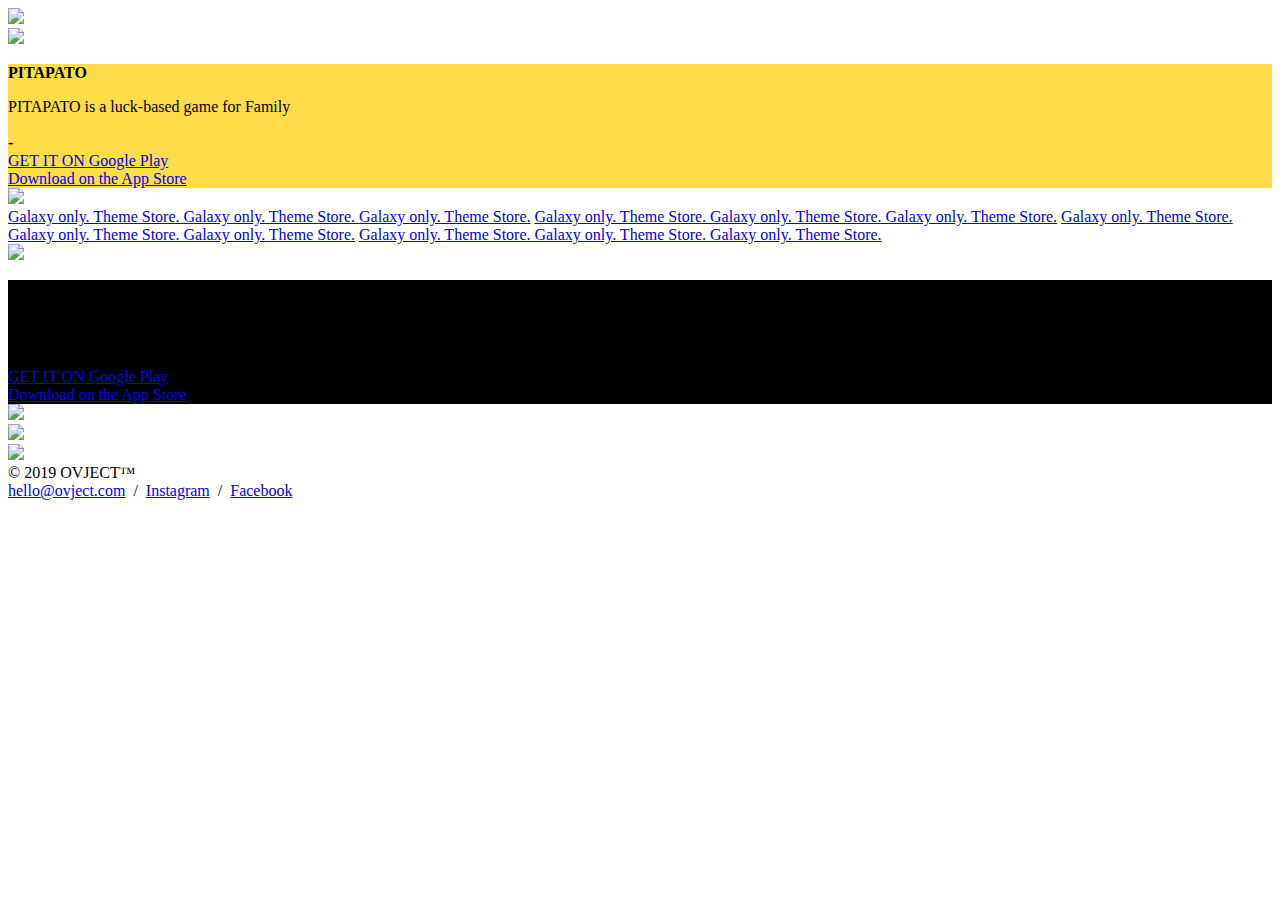
==== index.html @ 596b910c "Add files via upload" ====
<!DOCTYPE html>
<html lang="en">
<head>
    <title>OVJECT™</title>
    <meta http-equiv="Content-Type" content="text/html">
    <meta charset="utf-8">
    <meta name="viewport" content="width=device-width, maximum-scale=1.0, user-scalable=no">
	<meta name="title" content="OVJECT™">
    <meta name="description" content="We do what we want to do and find something interesting.">
    <meta name="author" content="Junyoung Lee">
	<meta name="keywords" content="오브젝트, 오브젝트스튜디오, 오브젝트 디자인">
    <meta name="theme-color" content="#000">
    <meta name="msapplication-navbutton-color" content="#000">
    <meta name="apple-mobile-web-app-capable" content="yes">
    <meta name="mobile-web-app-capable" content="yes">
    <meta name="apple-mobile-web-app-status-bar-style" content="black">
    <meta property="og:url" content="http://ovject.com" />
    <meta property="og:type" content="website" />
    <meta property="og:title" content="Indie Studio OVJECT™" />
    <meta property="og:description" content="We do what we want to do and find something interesting." />
    <meta property="og:image" content="http://ovject.com/img/ogLOGO.png">
    <meta property="og:image:width" content="800">
    <meta property="og:image:height" content="400">
    <meta property="og:image:type" content="image/png">
    <link rel="apple-touch-icon" href="img/icon180.png">
    <link rel="icon" href="img/icon180.png">
    <link href="files/screen.css" rel="stylesheet">
    <link href="https://fonts.googleapis.com/css?family=Roboto:400,700" rel="stylesheet">
    <script src="files/jquery-3.1.1.min.js"></script>
    <script src="files/jquery.easing.min.js"></script>
    <script src="files/isotope.pkgd.min.js"></script>
    <script src="files/packery-mode.pkgd.min.js"></script>
    <script src="files/slick.min.js"></script>
    <script src="files/jquery.plate.js"></script>
    <script src="files/jquery.flip.min.js"></script>
</head>
<body>
<div id="Container">
    <div class="Cell no-select"><img class="Thumb" src="img/LOGO.png"></div>
    <div class="Cell Hover">
        <div class="Flip">
            <div class="front">
            <img class="Thumb no-select" src="images/03_thumb.gif">
            </div>
            <div class="back" style="background-color:#ffdc49">
                <div class="Center Appstore Black">
                    <p class="Title"><b>PITAPATO</b></p>
                    <span class="Sub">PITAPATO is a luck-based game for Family</span><br><br><b>-</b><br>
                    <a href="https://play.google.com/store/apps/details?id=com.OVJECT.Pitapato" target="_blank"><div class="BTN">GET IT ON Google Play</div></a>
                    <a href="https://apps.apple.com/us/app/pitapato/id1505739502" target="_blank"><div class="BTN">Download on the App Store</div></a>
                </div>
            </div>
        </div>
    </div>
    <div class="Cell H2 W2 Hover"><a class="DUMMY" href="https://marpple.shop/ovject/products/7955602" target="_blank"></a><img class="Thumb no-select" src="images/01_thumb.png"></div>
    <div class="Cell W2 Hover">
    	<div class='marquee'>
            <span><a href="https://galaxy.store/ovject" target="_blank"> Galaxy only. Theme Store. Galaxy only. Theme Store. Galaxy only. Theme Store.</a></span>
            <span><a href="https://galaxy.store/ovject" target="_blank"> Galaxy only. Theme Store. Galaxy only. Theme Store. Galaxy only. Theme Store.</a></span>
            <span><a href="https://galaxy.store/ovject" target="_blank"> Galaxy only. Theme Store. Galaxy only. Theme Store. Galaxy only. Theme Store.</a></span>
            <span><a href="https://galaxy.store/ovject" target="_blank"> Galaxy only. Theme Store. Galaxy only. Theme Store. Galaxy only. Theme Store.</a></span>
        </div>
    </div>
    <div class="Cell Hover">
        <div class="Flip">
            <div class="front">
            <img class="Thumb no-select" src="images/04_thumb.gif">
            </div>
            <div class="back" style="background-color:#000">
                <div class="Center Appstore">
                    <p class="Title"><b>Croco Roulette</b></p>
                    <span class="Sub">Croco Roulette is a luck-based game for Family</span><br><br><b>-</b><br>
                    <a href="https://play.google.com/store/apps/details?id=com.OVJECT.CrocoR" target="_blank"><div class="BTN">GET IT ON Google Play</div></a>
                    <a href="https://apps.apple.com/us/app/croco-croco-roulette/id1501486372" target="_blank"><div class="BTN">Download on the App Store</div></a>
                </div>
            </div>
        </div>
    </div>
    <div class="Cell Hover"><a class="DUMMY" href="https://opensea.io/ovject" target="_blank"></a><img class="Thumb no-select" src="images/06_thumb.gif"></div>
    <div class="Cell Hover"><img class="Thumb no-select" src="images/02_thumb.jpg"></div>
    <div class="Cell Hover"><img class="Thumb no-select" src="images/07_thumb.png"></div>
</div>
<div class="Footer">
    <div class="Left">© 2019 OVJECT™</div>
    <div class="Right"><a href="mailto:hello@ovject.com" target="_blank">hello@ovject.com</a>&nbsp&nbsp/&nbsp
    				   <a href="https://www.instagram.com/ovject.studio" target="_blank">Instagram</a>&nbsp&nbsp/&nbsp
    				   <a href="https://www.facebook.com/ovject" target="_blank">Facebook</div>
</div>
</body>
<script src="files/default.js"></script>
</html>
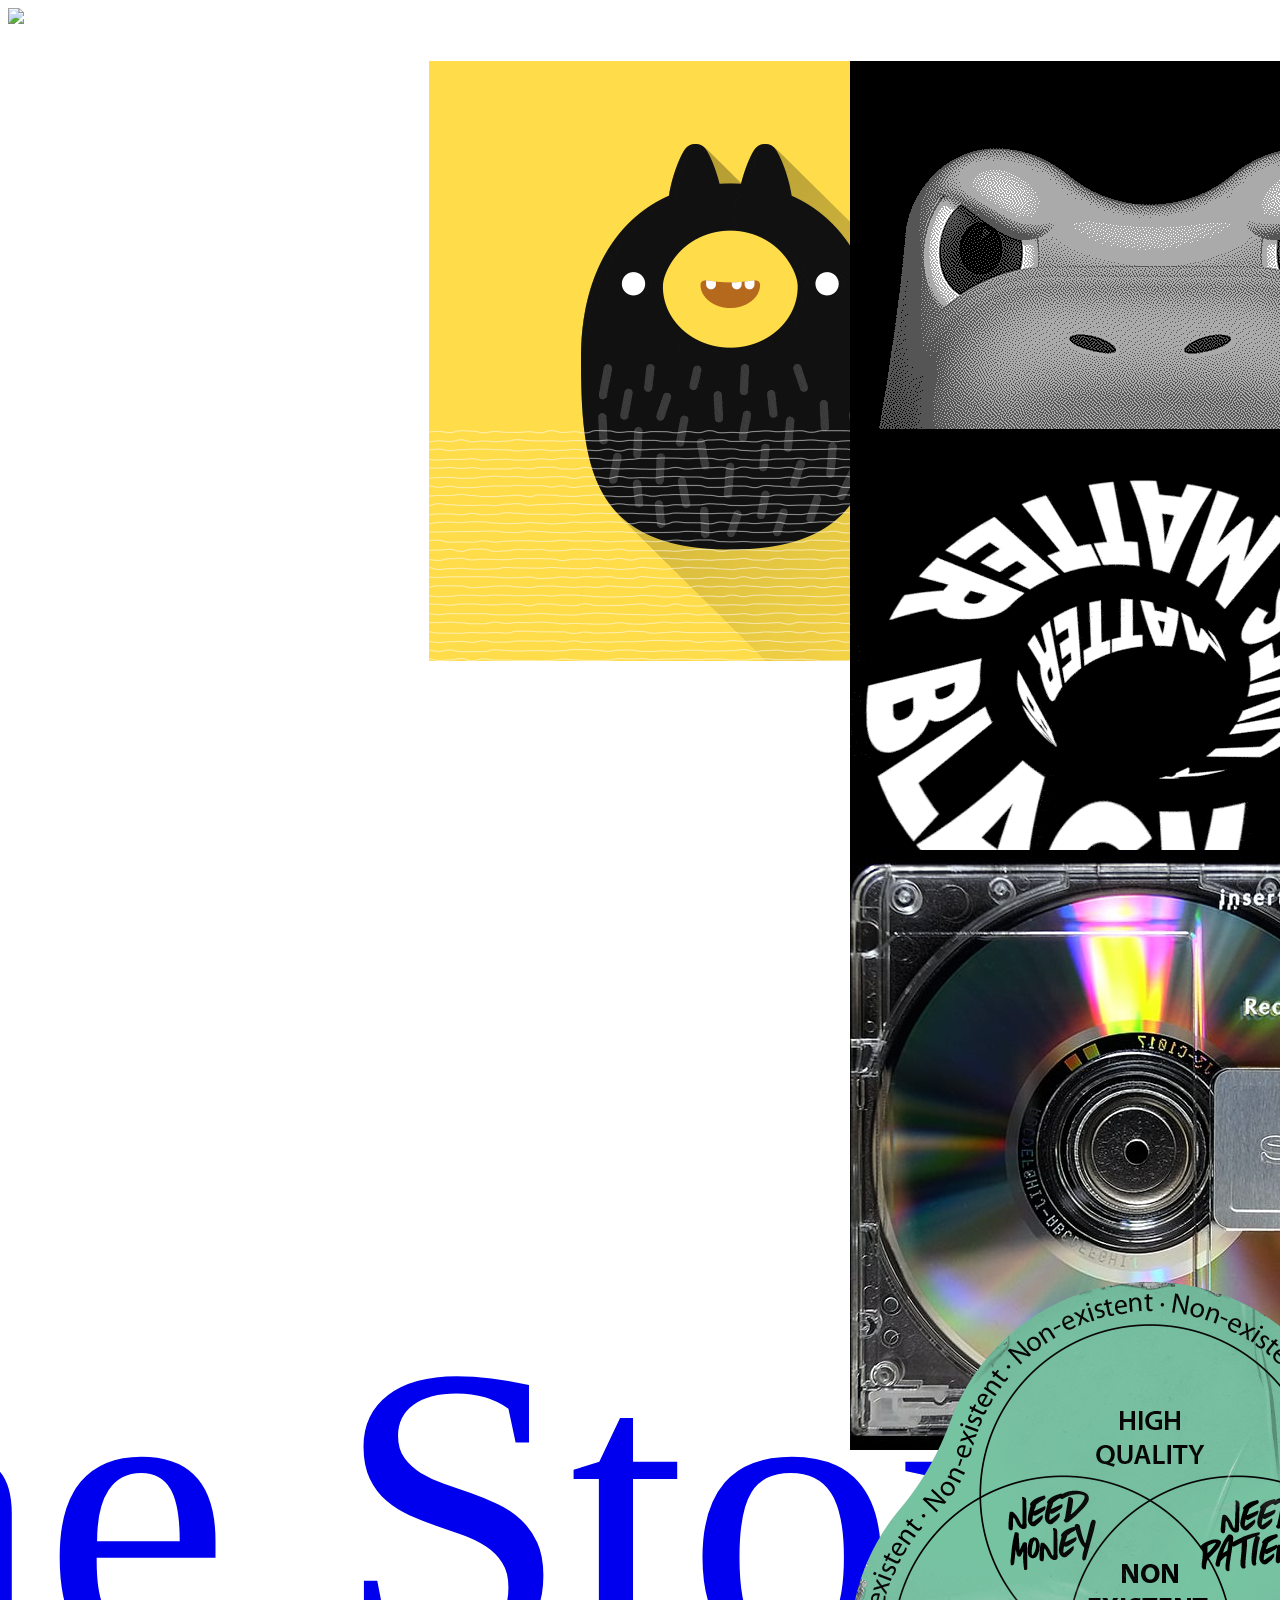
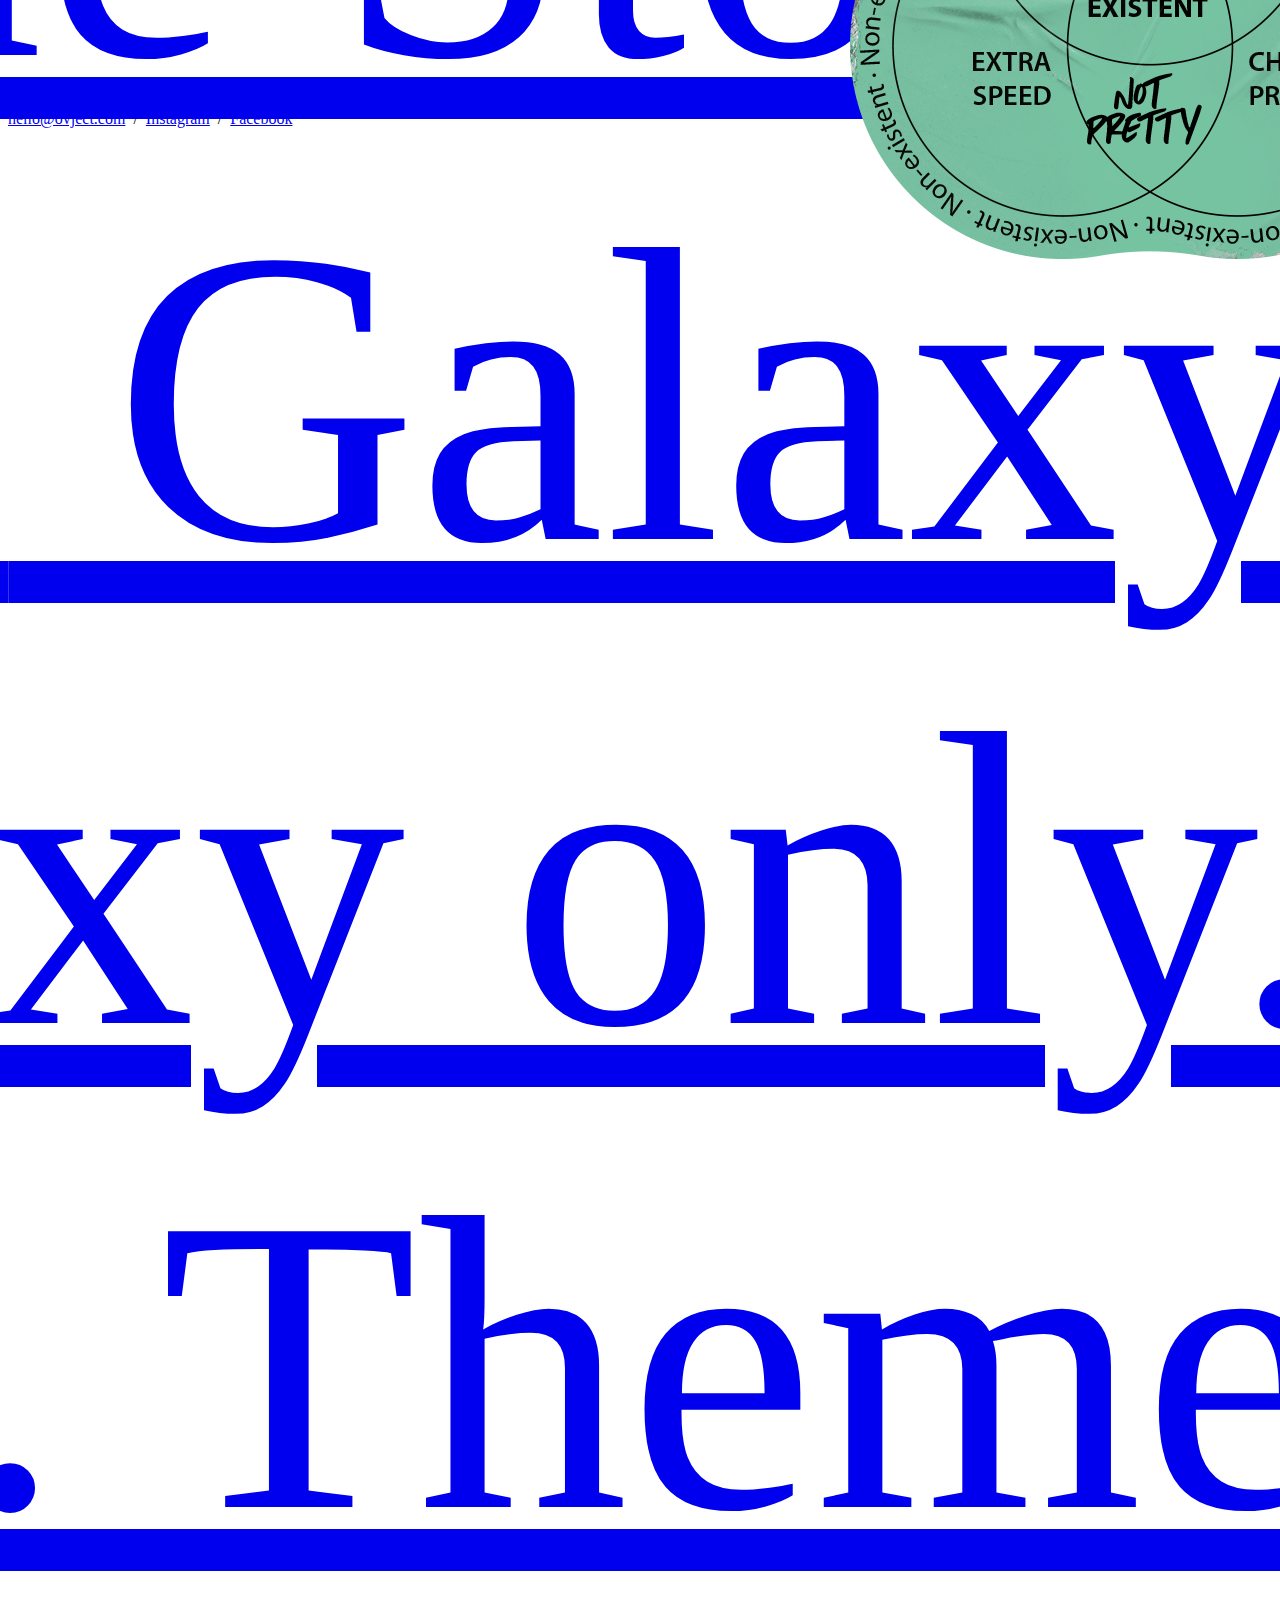
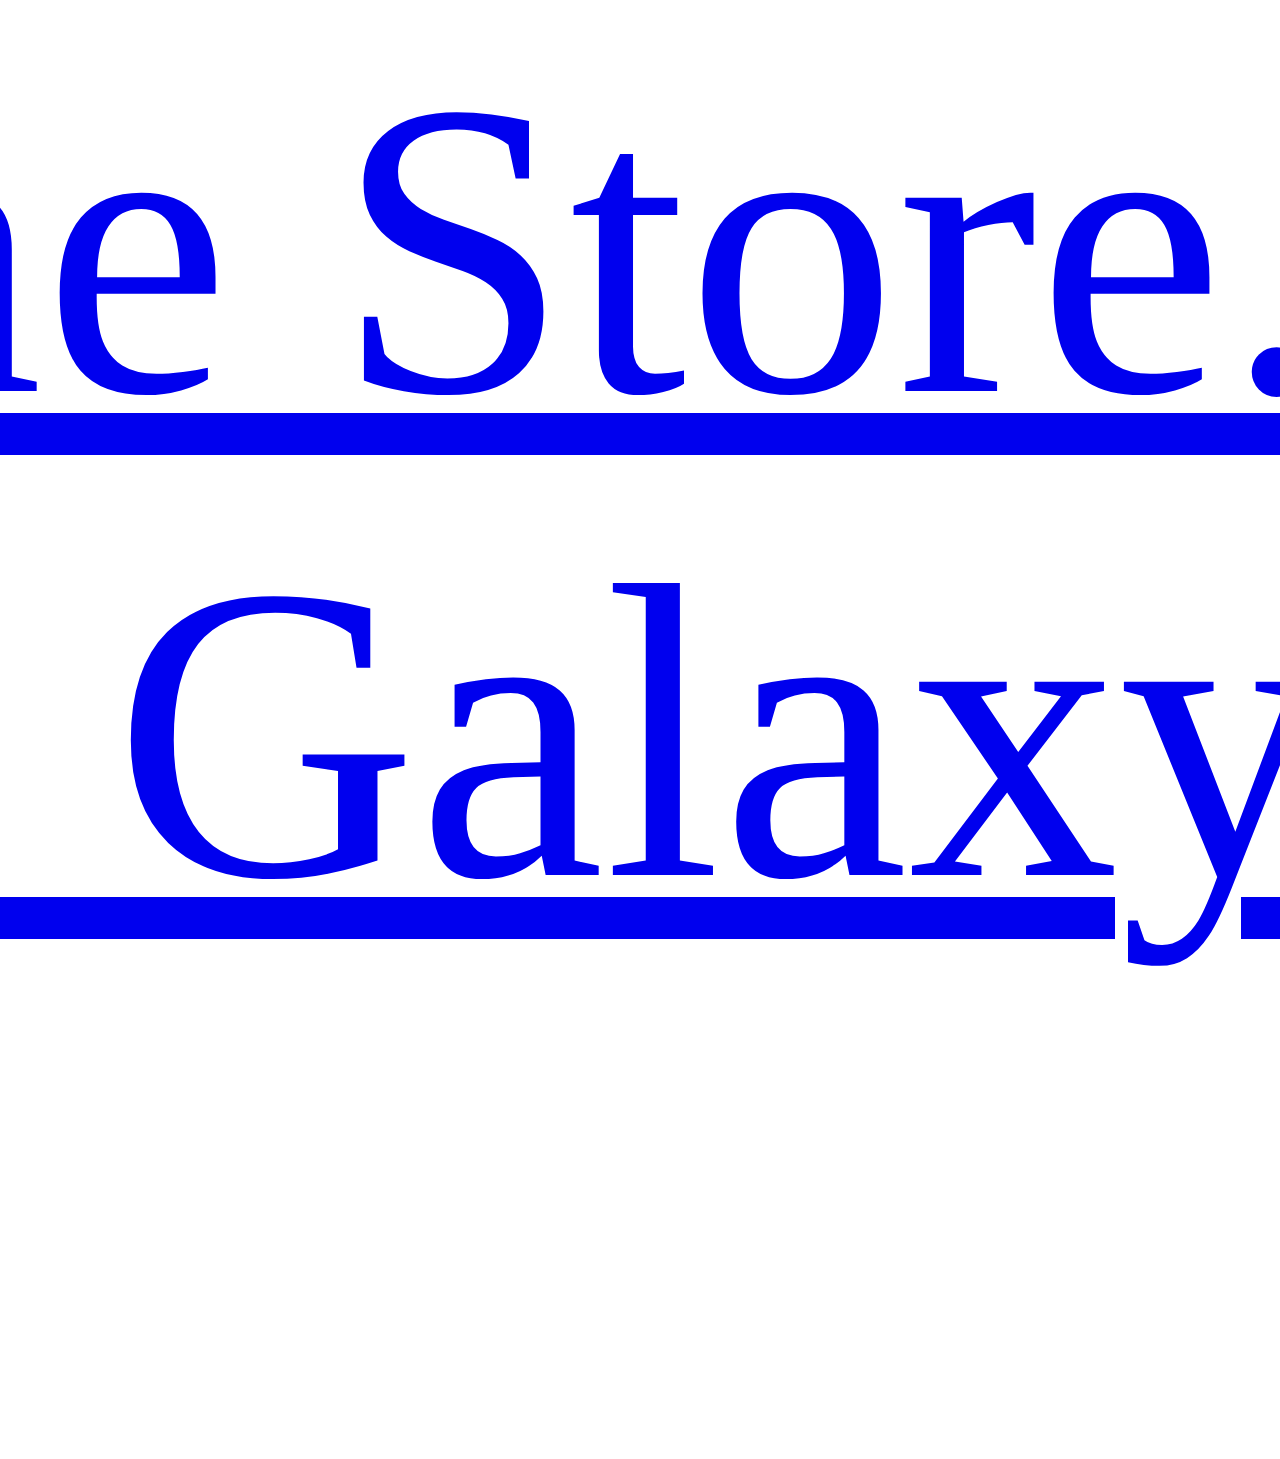
==== commit 1b5f6f90: "Add files via upload" ====
--- a/index.html
+++ b/index.html
@@ -18,7 +18,7 @@
     <meta property="og:type" content="website" />
     <meta property="og:title" content="Indie Studio OVJECT™" />
     <meta property="og:description" content="We do what we want to do and find something interesting." />
-    <meta property="og:image" content="http://ovject.com/img/ogLOGO.png">
+    <meta property="og:image" content="https://ovject.github.io/Website/img/ogLOGO.png">
     <meta property="og:image:width" content="800">
     <meta property="og:image:height" content="400">
     <meta property="og:image:type" content="image/png">
@@ -36,7 +36,16 @@
 </head>
 <body>
 <div id="Container">
-    <div class="Cell no-select"><img class="Thumb" src="img/LOGO.png"></div>
+    <div class="Cell Hover">
+        <div class="Flip">
+            <div class="front">
+                <img class="Thumb" src="img/LOGO.png">
+            </div>
+            <div class="back" style="background-color:#000">
+                <img class="Thumb" src="img/LOGO_typo.png">
+            </div>
+        </div>
+    </div>
     <div class="Cell Hover">
         <div class="Flip">
             <div class="front">
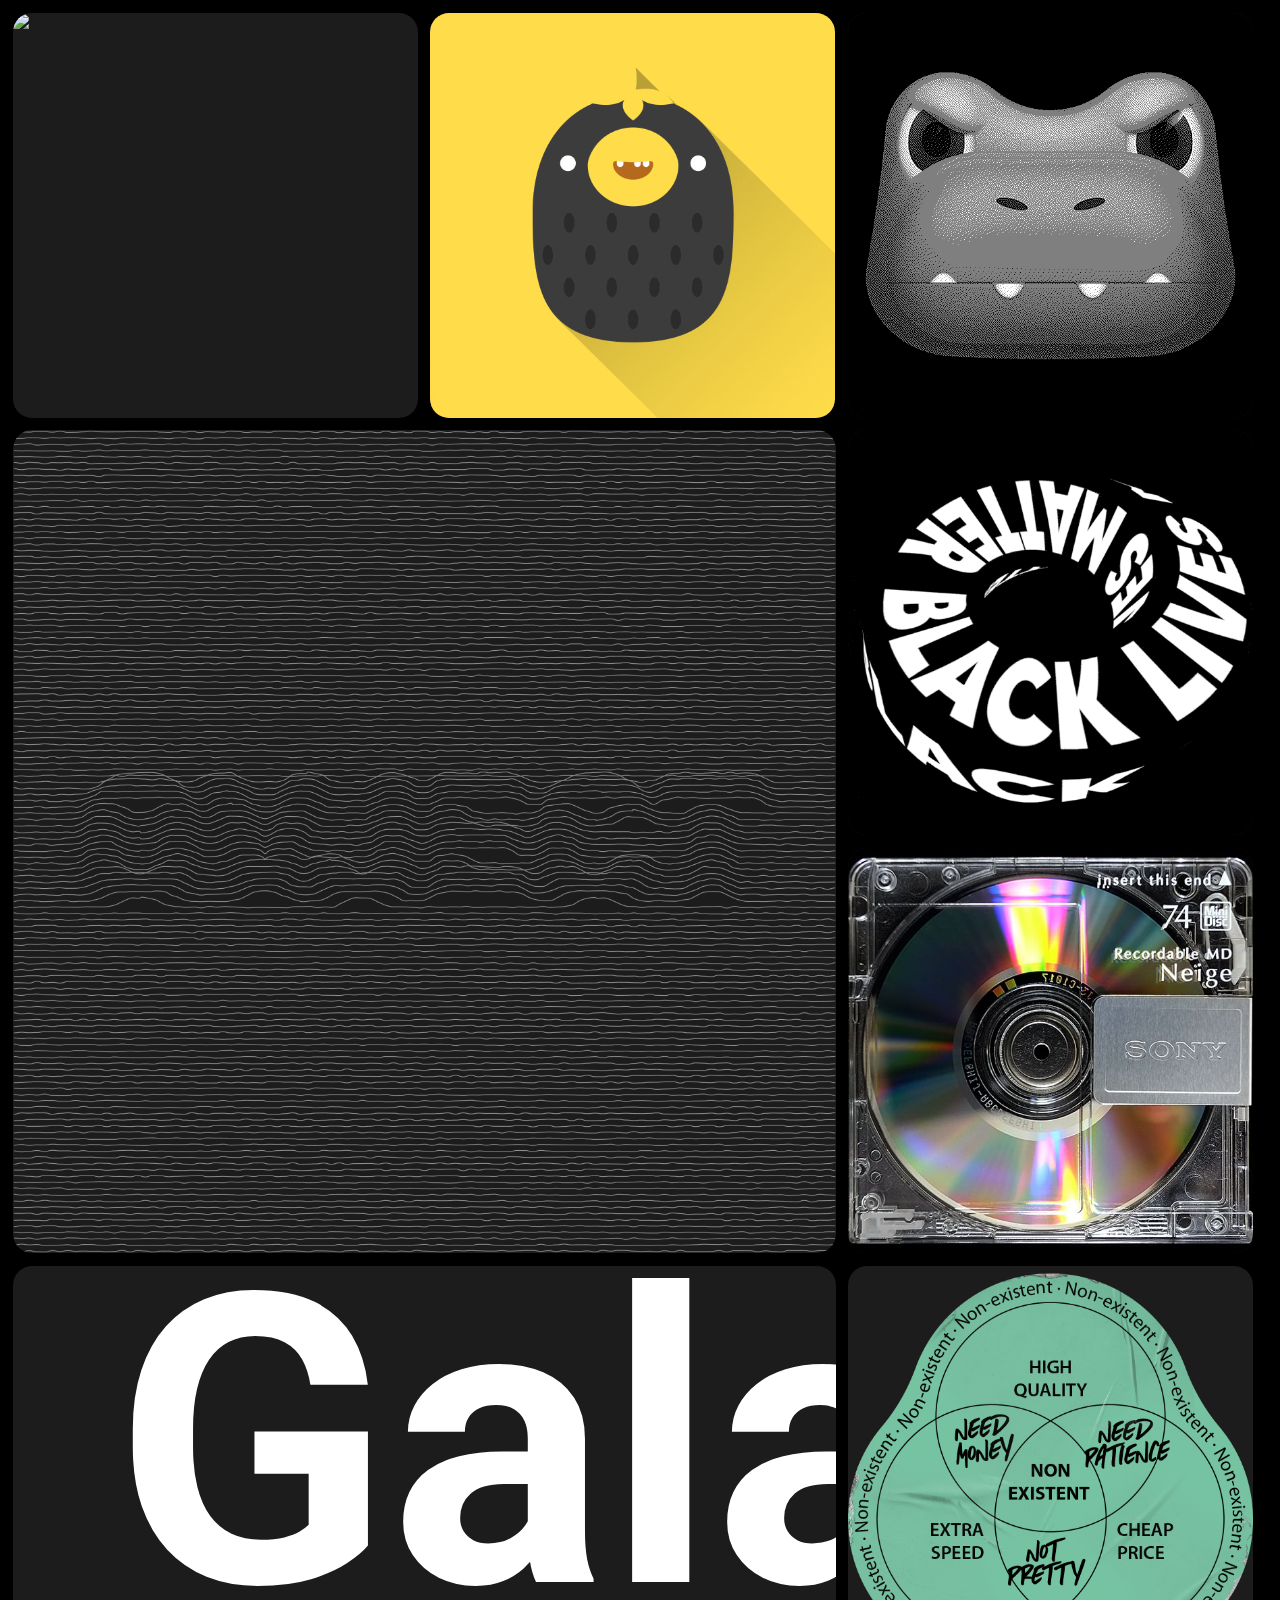
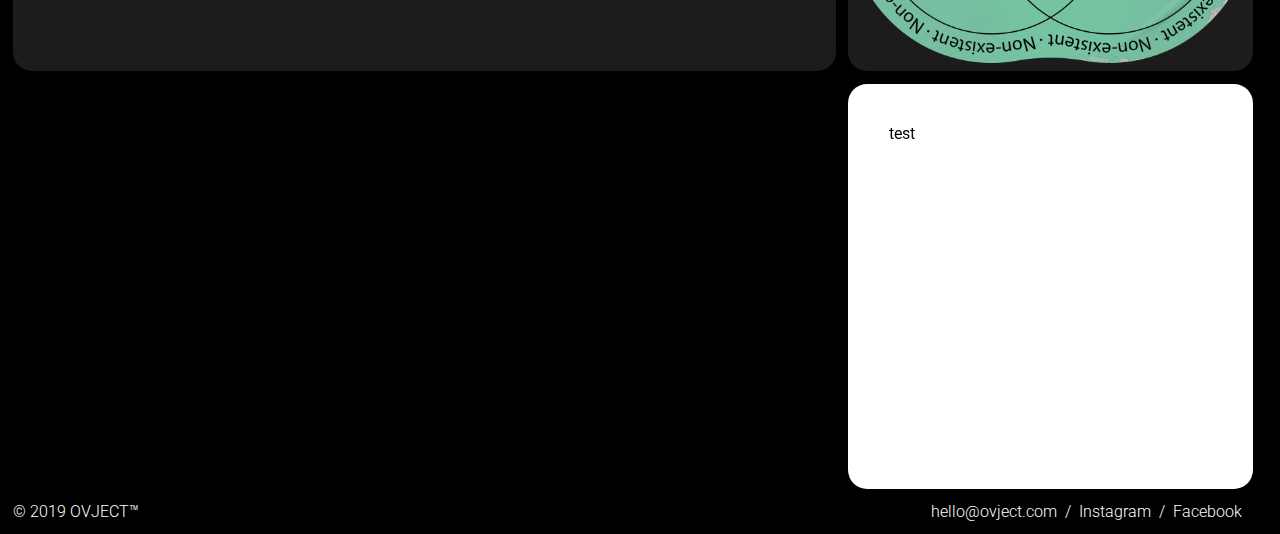
==== commit 710439d1: "Add files via upload" ====
--- a/index.html
+++ b/index.html
@@ -24,8 +24,11 @@
     <meta property="og:image:type" content="image/png">
     <link rel="apple-touch-icon" href="img/icon180.png">
     <link rel="icon" href="img/icon180.png">
-    <link href="files/screen.css" rel="stylesheet">
-    <link href="https://fonts.googleapis.com/css?family=Roboto:400,700" rel="stylesheet">
+    <link rel="stylesheet" href="files/modern-normalize.min.css">
+    <link rel="stylesheet" href="files/screen.css">
+    <link rel="preconnect" href="https://fonts.googleapis.com"> 
+    <link rel="preconnect" href="https://fonts.gstatic.com" crossorigin>
+    <link href="https://fonts.googleapis.com/css?family=Roboto:400,700&display=swap" rel="stylesheet">
     <script src="files/jquery-3.1.1.min.js"></script>
     <script src="files/jquery.easing.min.js"></script>
     <script src="files/isotope.pkgd.min.js"></script>
@@ -36,7 +39,7 @@
 </head>
 <body>
 <div id="Container">
-    <div class="Cell Hover">
+    <div class="Cell Hover Rounded">
         <div class="Flip">
             <div class="front">
                 <img class="Thumb" src="img/LOGO.png">
@@ -46,7 +49,7 @@
             </div>
         </div>
     </div>
-    <div class="Cell Hover">
+    <div class="Cell Hover Rounded">
         <div class="Flip">
             <div class="front">
             <img class="Thumb no-select" src="images/03_thumb.gif">
@@ -61,8 +64,8 @@
             </div>
         </div>
     </div>
-    <div class="Cell H2 W2 Hover"><a class="DUMMY" href="https://marpple.shop/ovject/products/7955602" target="_blank"></a><img class="Thumb no-select" src="images/01_thumb.png"></div>
-    <div class="Cell W2 Hover">
+    <div class="Cell H2 W2 Hover Rounded"><a class="DUMMY" href="https://marpple.shop/ovject/products/7955602" target="_blank"></a><img class="Thumb no-select" src="images/01_thumb.png"></div>
+    <div class="Cell W2 Hover Rounded">
     	<div class='marquee'>
             <span><a href="https://galaxy.store/ovject" target="_blank"> Galaxy only. Theme Store. Galaxy only. Theme Store. Galaxy only. Theme Store.</a></span>
             <span><a href="https://galaxy.store/ovject" target="_blank"> Galaxy only. Theme Store. Galaxy only. Theme Store. Galaxy only. Theme Store.</a></span>
@@ -70,7 +73,7 @@
             <span><a href="https://galaxy.store/ovject" target="_blank"> Galaxy only. Theme Store. Galaxy only. Theme Store. Galaxy only. Theme Store.</a></span>
         </div>
     </div>
-    <div class="Cell Hover">
+    <div class="Cell Hover Rounded">
         <div class="Flip">
             <div class="front">
             <img class="Thumb no-select" src="images/04_thumb.gif">
@@ -85,9 +88,12 @@
             </div>
         </div>
     </div>
-    <div class="Cell Hover"><a class="DUMMY" href="https://opensea.io/ovject" target="_blank"></a><img class="Thumb no-select" src="images/06_thumb.gif"></div>
-    <div class="Cell Hover"><img class="Thumb no-select" src="images/02_thumb.jpg"></div>
-    <div class="Cell Hover"><img class="Thumb no-select" src="images/07_thumb.png"></div>
+    <div class="Cell Hover Rounded"><a class="DUMMY" href="https://opensea.io/ovject" target="_blank"></a><img class="Thumb no-select" src="images/06_thumb.gif"></div>
+    <div class="Cell Hover Rounded"><img class="Thumb no-select" src="images/02_thumb.jpg"></div>
+    <div class="Cell Hover Rounded"><img class="Thumb no-select" src="images/07_thumb.png"></div>
+    <div class="Cell Hover Rounded">
+            <div class="SNS">test</div>
+    </div>
 </div>
 <div class="Footer">
     <div class="Left">© 2019 OVJECT™</div>
--- a/files/screen.css
+++ b/files/screen.css
@@ -0,0 +1,219 @@
+html {
+-ms-overflow-style: -ms-autohiding-scrollbar;
+border:0;
+margin:0;
+padding:0;
+background:#000;
+}
+
+header,footer,section,article,aside,nav,hgroup,details,menu,figure,figcaption,article,aside,details,figcaption,figure,footer,header,hgroup,menu,nav,section,summary {
+display:block;
+}
+
+body,h1,h2,h3,h4,h5,h6,article,aside,details,figcaption,figure,footer,header,hgroup,menu,nav,section,summary,blockquote,q,th,td,caption,table,div,span,object,iframe,p,pre,a,abbr,acronym,address,code,del,dfn,em,img,dl,dt,dd,ol,ul,li,fieldset,form,label,legend,caption,tbody,tfoot,thead,tr {
+border:0;
+font-weight:inherit;
+font-style:inherit;
+font-size:100%;
+font-family:inherit;
+vertical-align:baseline;
+margin:0;
+padding:0;
+}
+
+blockquote,q {
+quotes:;
+}
+
+blockquote:before,blockquote:after,q:before,q:after {
+content:"";
+}
+
+th,td,caption {
+float:none!important;
+text-align:left;
+font-weight:400;
+vertical-align:middle;
+}
+
+table {
+border-collapse:separate;
+border-spacing:0;
+vertical-align:middle;
+}
+
+a img {
+border:none;
+}
+
+body {
+position:absolute;
+height:100%;
+cursor: url(../img/cursor_pointer.png) 0 0, default;
+overflow-y:auto;
+overflow-x:hidden;
+width:100%;
+font-family:'Roboto',Helvetica,Arial,sans-serif;
+color:#FFF;
+}
+::-moz-selection {
+color:#000;
+background:#FFD011;
+}
+::selection{
+color:#000;
+background:#FFD011;
+}
+
+a, a:visited{
+color:#FFF;
+text-decoration:none;
+cursor: url(../img/cursor_hand.png) 18 0, pointer;
+}
+
+.no-select {
+    user-select: none;
+    -webkit-user-drag: none;
+    -khtml-user-drag: none;
+    -moz-user-drag: none;
+    -o-user-drag: none;
+    user-drag: none;
+  }
+
+#Container{
+min-width:721px;
+width:99vw;
+overflow-x:hidden;
+padding:0.5vw;
+min-height:88vh;
+}
+
+.DUMMY{
+clear:both;
+display:block;
+width:100%;
+height:100%;
+top:0;
+position:absolute;
+}
+
+.Flip{
+position:relative;
+height:100%;
+width: 100%;
+}
+
+.Flip .front{
+cursor: pointer;
+cursor: url(../img/cursor_hand.png) 18 0, pointer;
+}
+
+.Cell{
+margin:0.5vw;
+overflow:hidden;
+}
+
+.Cell .Thumb{
+width:100%;
+height:auto;
+position: absolute;
+}
+
+.Cell .Blank{
+width:100%;
+height:100%;
+position: absolute;
+}
+
+.Appstore{
+width:100%;
+text-align: center;
+}
+p.Title{
+white-space: nowrap;
+}
+.BTN{
+border: 2pt #FFF solid;
+border-radius:100px;
+position: relative;
+margin:0 auto;
+padding:15px;
+margin-top:15px;
+font-weight:bold;
+width:64%;
+}
+.BTN:hover {
+color:#000;
+background:#FFF;
+}
+.Black{
+color:#000;
+}
+.Black a, .Black a:visited{
+color:#000;
+}
+.Black .BTN{
+border: 2pt #000 solid;
+}
+.Black .BTN:hover {
+color:#FFF;
+background:#000;
+}
+.Center{
+margin: 0;
+position: absolute;
+top: 50%;
+left: 50%;
+-ms-transform: translate(-50%, -50%);
+transform: translate(-50%, -50%);
+}
+
+.Footer{
+font-weight:300;
+width:98vw;
+overflow:hidden;
+padding:0 1vw 1vw;
+}
+
+.Footer .Right{
+float:right;
+}
+
+.Footer .Left{
+float:left;
+}
+
+.marquee{
+margin-top:-6.7%;
+font-weight:700;
+color:#FFF;
+white-space:nowrap;
+position: relative;
+}
+
+.SNS{
+background-color:#FFF;
+color: black;
+padding:10%;
+height:100%;
+}
+
+.Rounded
+{
+border-radius: 1.5vw;
+background-color:#1c1c1c;
+}
+
+@media only screen and (max-width: 1080px) and (orientation: portrait) {
+    .Cell, #Container {
+      margin: 1.5vw;
+    }
+    #Container {
+      width: 97vw;
+      padding: 1.5vw;
+    }
+    .Footer {
+      width: 94vw;
+      padding: 0 3vw 3vw;
+    }
+}
